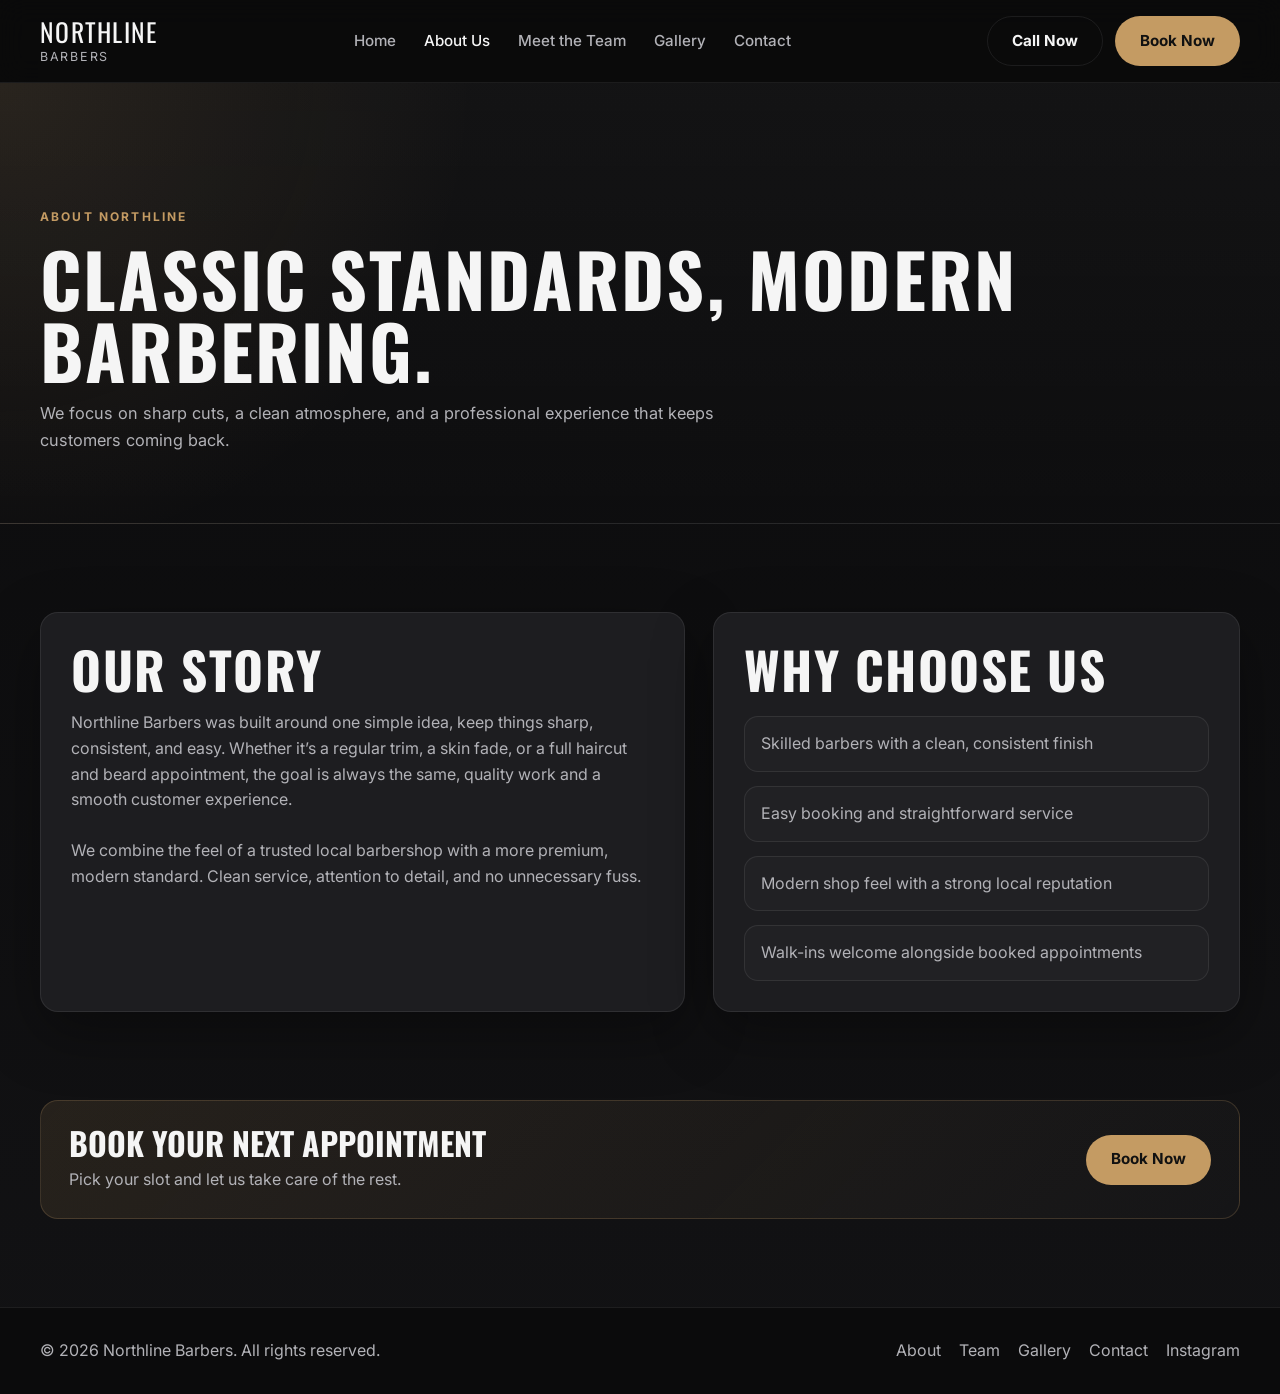
==== about.html @ 34a648c0 "initial barber site" ====
<!DOCTYPE html>
<html lang="en">
<head>
  <meta charset="UTF-8" />
  <meta name="viewport" content="width=device-width, initial-scale=1.0" />
  <title>About Us | Northline Barbers</title>
  <meta name="description" content="Learn more about Northline Barbers and our approach to quality barbering." />

  <link rel="preconnect" href="https://fonts.googleapis.com" />
  <link rel="preconnect" href="https://fonts.gstatic.com" crossorigin />
  <link
    href="https://fonts.googleapis.com/css2?family=Inter:wght@400;500;600;700;800&family=Oswald:wght@500;600;700&display=swap"
    rel="stylesheet"
  />
  <link rel="stylesheet" href="css/style.css" />
</head>
<body>
  <header class="site-header">
    <div class="container header-inner">
      <a href="index.html" class="brand">
        <span class="brand-name">Northline</span>
        <span class="brand-tag">Barbers</span>
      </a>

      <nav class="nav">
        <a href="index.html">Home</a>
        <a href="about.html" class="active">About Us</a>
        <a href="team.html">Meet the Team</a>
        <a href="gallery.html">Gallery</a>
        <a href="contact.html">Contact</a>
      </nav>

      <div class="header-actions">
        <a href="tel:01610000000" class="btn btn-secondary">Call Now</a>
        <a href="booking.html" class="btn btn-primary">Book Now</a>
      </div>
    </div>
  </header>

  <main>
    <section class="page-hero">
      <div class="container">
        <span class="eyebrow">About Northline</span>
        <h1>Classic standards, modern barbering.</h1>
        <p>
          We focus on sharp cuts, a clean atmosphere, and a professional experience
          that keeps customers coming back.
        </p>
      </div>
    </section>

    <section class="section">
      <div class="container">
        <div class="content-grid">
          <div class="text-card">
            <h2 class="section-title">Our Story</h2>
            <p>
              Northline Barbers was built around one simple idea, keep things sharp,
              consistent, and easy. Whether it’s a regular trim, a skin fade, or a full
              haircut and beard appointment, the goal is always the same, quality work
              and a smooth customer experience.
            </p>
            <br />
            <p>
              We combine the feel of a trusted local barbershop with a more premium,
              modern standard. Clean service, attention to detail, and no unnecessary fuss.
            </p>
          </div>

          <div class="info-card">
            <h2 class="section-title">Why Choose Us</h2>
            <ul class="feature-list">
              <li>Skilled barbers with a clean, consistent finish</li>
              <li>Easy booking and straightforward service</li>
              <li>Modern shop feel with a strong local reputation</li>
              <li>Walk-ins welcome alongside booked appointments</li>
            </ul>
          </div>
        </div>
      </div>
    </section>

    <section class="section section-tight-top">
      <div class="container">
        <div class="cta-strip">
          <div>
            <h3>Book your next appointment</h3>
            <p>Pick your slot and let us take care of the rest.</p>
          </div>
          <a href="booking.html" class="btn btn-primary">Book Now</a>
        </div>
      </div>
    </section>
  </main>

  <footer class="site-footer">
    <div class="container footer-inner">
      <p>© 2026 Northline Barbers. All rights reserved.</p>
      <div class="footer-links">
        <a href="about.html">About</a>
        <a href="team.html">Team</a>
        <a href="gallery.html">Gallery</a>
        <a href="contact.html">Contact</a>
        <a href="#">Instagram</a>
      </div>
    </div>
  </footer>

  <script src="js/main.js"></script>
</body>
</html>
---- css/style.css ----
:root {
  --bg: #0f0f10;
  --bg-soft: #171719;
  --card: #1d1d20;
  --line: rgba(255, 255, 255, 0.08);
  --text: #f5f5f5;
  --muted: #b2b2b7;
  --accent: #c49b63;
  --accent-hover: #d7ab70;
  --container: 1200px;
  --radius: 18px;
  --shadow: 0 20px 60px rgba(0, 0, 0, 0.35);
}

* {
  box-sizing: border-box;
  margin: 0;
  padding: 0;
}

html {
  scroll-behavior: smooth;
}

body {
  font-family: "Inter", sans-serif;
  background: linear-gradient(to bottom, #0b0b0c, #121214);
  color: var(--text);
  line-height: 1.6;
}

img {
  max-width: 100%;
  display: block;
}

a {
  text-decoration: none;
  color: inherit;
}

ul {
  list-style: none;
}

.container {
  width: min(100% - 32px, var(--container));
  margin: 0 auto;
}

.section {
  padding: 88px 0;
}

.section-tight-top {
  padding-top: 0;
}

.section-title {
  font-family: "Oswald", sans-serif;
  font-size: clamp(2rem, 4vw, 3.2rem);
  letter-spacing: 0.03em;
  line-height: 1.05;
  margin-bottom: 14px;
  text-transform: uppercase;
}

.section-subtitle {
  max-width: 700px;
  color: var(--muted);
  font-size: 1rem;
  margin-bottom: 34px;
}

.btn {
  display: inline-flex;
  align-items: center;
  justify-content: center;
  gap: 10px;
  min-height: 50px;
  padding: 0 24px;
  border-radius: 999px;
  font-weight: 700;
  font-size: 0.95rem;
  transition: 0.25s ease;
  border: 1px solid transparent;
  cursor: pointer;
}

.btn-primary {
  background: var(--accent);
  color: #111;
}

.btn-primary:hover {
  background: var(--accent-hover);
  transform: translateY(-1px);
}

.btn-secondary {
  background: transparent;
  border-color: var(--line);
  color: var(--text);
}

.btn-secondary:hover {
  border-color: rgba(255, 255, 255, 0.18);
  background: rgba(255, 255, 255, 0.03);
}

.eyebrow {
  display: inline-block;
  margin-bottom: 16px;
  color: var(--accent);
  text-transform: uppercase;
  letter-spacing: 0.18em;
  font-size: 0.75rem;
  font-weight: 700;
}

/* Header */
.site-header {
  position: sticky;
  top: 0;
  z-index: 50;
  backdrop-filter: blur(14px);
  background: rgba(10, 10, 11, 0.72);
  border-bottom: 1px solid var(--line);
}

.header-inner {
  min-height: 82px;
  display: flex;
  align-items: center;
  justify-content: space-between;
  gap: 24px;
}

.brand {
  display: flex;
  flex-direction: column;
  line-height: 1;
}

.brand-name {
  font-family: "Oswald", sans-serif;
  font-size: 1.6rem;
  letter-spacing: 0.05em;
  text-transform: uppercase;
}

.brand-tag {
  color: var(--muted);
  font-size: 0.78rem;
  letter-spacing: 0.14em;
  text-transform: uppercase;
  margin-top: 6px;
}

.nav {
  display: flex;
  align-items: center;
  gap: 28px;
}

.nav a {
  color: var(--muted);
  font-weight: 500;
  font-size: 0.95rem;
  transition: 0.2s ease;
}

.nav a:hover,
.nav a.active {
  color: var(--text);
}

.header-actions {
  display: flex;
  align-items: center;
  gap: 12px;
}

/* Hero */
.hero {
  position: relative;
  min-height: 88vh;
  display: grid;
  align-items: center;
  overflow: hidden;
}

.hero::before {
  content: "";
  position: absolute;
  inset: 0;
  background:
    linear-gradient(90deg, rgba(8, 8, 9, 0.84) 0%, rgba(8, 8, 9, 0.65) 40%, rgba(8, 8, 9, 0.3) 100%),
    url("https://images.unsplash.com/photo-1622286342621-4bd786c2447c?auto=format&fit=crop&w=1600&q=80") center/cover no-repeat;
  transform: scale(1.02);
}

.hero-content {
  position: relative;
  z-index: 1;
  max-width: 720px;
  padding: 90px 0;
}

.hero h1 {
  font-family: "Oswald", sans-serif;
  font-size: clamp(3rem, 7vw, 5.7rem);
  line-height: 0.95;
  text-transform: uppercase;
  letter-spacing: 0.03em;
  margin-bottom: 22px;
}

.hero p {
  max-width: 620px;
  font-size: 1.08rem;
  color: #dbdbdf;
  margin-bottom: 30px;
}

.hero-actions {
  display: flex;
  flex-wrap: wrap;
  gap: 14px;
}

.hero-meta {
  margin-top: 34px;
  display: flex;
  flex-wrap: wrap;
  gap: 18px;
  color: #d7d7db;
  font-size: 0.95rem;
}

/* Welcome */
.welcome-grid {
  display: grid;
  grid-template-columns: 1.05fr 1fr;
  gap: 36px;
  align-items: center;
}

.welcome-card {
  background: rgba(255, 255, 255, 0.02);
  border: 1px solid var(--line);
  border-radius: var(--radius);
  padding: 36px;
  box-shadow: var(--shadow);
}

.welcome-card p {
  color: var(--muted);
  margin-bottom: 26px;
  max-width: 600px;
}

.welcome-image {
  border-radius: var(--radius);
  overflow: hidden;
  border: 1px solid var(--line);
  box-shadow: var(--shadow);
  min-height: 460px;
}

.welcome-image img {
  width: 100%;
  height: 100%;
  object-fit: cover;
}

/* Services + Location */
.info-grid {
  display: grid;
  grid-template-columns: 1fr 1fr;
  gap: 28px;
}

.panel {
  background: var(--card);
  border: 1px solid var(--line);
  border-radius: var(--radius);
  padding: 30px;
  box-shadow: var(--shadow);
}

.panel h3 {
  font-family: "Oswald", sans-serif;
  text-transform: uppercase;
  letter-spacing: 0.04em;
  font-size: 1.8rem;
  margin-bottom: 22px;
}

.price-list {
  display: grid;
  gap: 18px;
}

.price-item {
  display: flex;
  justify-content: space-between;
  gap: 16px;
  padding-bottom: 14px;
  border-bottom: 1px solid var(--line);
}

.price-item:last-child {
  border-bottom: none;
  padding-bottom: 0;
}

.price-name {
  font-weight: 600;
  font-size: 1rem;
}

.price-desc {
  color: var(--muted);
  font-size: 0.92rem;
  margin-top: 3px;
}

.price-value {
  font-weight: 700;
  white-space: nowrap;
  color: var(--accent);
}

.map-frame {
  overflow: hidden;
  border-radius: 14px;
  border: 1px solid var(--line);
  margin-bottom: 22px;
  min-height: 280px;
  background: #111;
}

.map-frame iframe {
  width: 100%;
  height: 280px;
  border: 0;
  filter: grayscale(1) contrast(1.1) brightness(0.85);
}

.contact-list {
  display: grid;
  gap: 12px;
}

.contact-item strong {
  display: block;
  font-size: 0.9rem;
  margin-bottom: 2px;
  color: var(--text);
}

.contact-item span,
.contact-item a {
  color: var(--muted);
  font-size: 0.96rem;
}

/* CTA strip */
.cta-strip {
  padding: 26px 28px;
  border-radius: var(--radius);
  border: 1px solid rgba(196, 155, 99, 0.22);
  background: linear-gradient(135deg, rgba(196, 155, 99, 0.12), rgba(255, 255, 255, 0.02));
  display: flex;
  align-items: center;
  justify-content: space-between;
  gap: 20px;
}

.cta-strip h3 {
  font-family: "Oswald", sans-serif;
  font-size: 2rem;
  text-transform: uppercase;
  line-height: 1;
  margin-bottom: 8px;
}

.cta-strip p {
  color: var(--muted);
}

/* Inner pages */
.page-hero {
  position: relative;
  padding: 120px 0 70px;
  background:
    linear-gradient(180deg, rgba(255,255,255,0.03), rgba(255,255,255,0)),
    radial-gradient(circle at top left, rgba(196, 155, 99, 0.12), transparent 35%);
  border-bottom: 1px solid var(--line);
}

.page-hero h1 {
  font-family: "Oswald", sans-serif;
  font-size: clamp(2.6rem, 6vw, 4.6rem);
  text-transform: uppercase;
  line-height: 0.98;
  margin-bottom: 14px;
  letter-spacing: 0.03em;
}

.page-hero p {
  max-width: 720px;
  color: var(--muted);
  font-size: 1.02rem;
}

.content-grid {
  display: grid;
  grid-template-columns: 1.1fr 0.9fr;
  gap: 28px;
}

.text-card,
.info-card,
.team-card,
.gallery-card {
  background: var(--card);
  border: 1px solid var(--line);
  border-radius: var(--radius);
  box-shadow: var(--shadow);
}

.text-card,
.info-card,
.team-card {
  padding: 30px;
}

.text-card p,
.info-card p,
.team-card p {
  color: var(--muted);
}

.feature-list {
  display: grid;
  gap: 14px;
  margin-top: 20px;
}

.feature-list li {
  padding: 14px 16px;
  border: 1px solid var(--line);
  border-radius: 14px;
  color: var(--muted);
  background: rgba(255, 255, 255, 0.02);
}

.team-grid {
  display: grid;
  grid-template-columns: repeat(3, 1fr);
  gap: 24px;
}

.team-image {
  border-radius: 14px;
  overflow: hidden;
  margin-bottom: 18px;
  height: 280px;
}

.team-image img {
  width: 100%;
  height: 100%;
  object-fit: cover;
}

.team-role {
  color: var(--accent);
  font-size: 0.92rem;
  font-weight: 600;
  margin-bottom: 8px;
}

.gallery-grid {
  display: grid;
  grid-template-columns: repeat(3, 1fr);
  gap: 24px;
}

.gallery-card {
  overflow: hidden;
}

.gallery-card img {
  width: 100%;
  height: 320px;
  object-fit: cover;
  transition: transform 0.35s ease;
}

.gallery-card:hover img {
  transform: scale(1.04);
}

/* Footer */
.site-footer {
  border-top: 1px solid var(--line);
  padding: 30px 0;
  color: var(--muted);
  background: #0b0b0c;
}

.footer-inner {
  display: flex;
  justify-content: space-between;
  gap: 20px;
  flex-wrap: wrap;
}

.footer-links {
  display: flex;
  gap: 18px;
  flex-wrap: wrap;
}

.footer-links a:hover {
  color: var(--text);
}

/* Responsive */
@media (max-width: 980px) {
  .welcome-grid,
  .info-grid,
  .content-grid,
  .team-grid,
  .gallery-grid {
    grid-template-columns: 1fr;
  }

  .welcome-image {
    min-height: 340px;
  }

  .cta-strip {
    flex-direction: column;
    align-items: flex-start;
  }
}

@media (max-width: 820px) {
  .nav {
    display: none;
  }

  .header-inner {
    min-height: 74px;
  }

  .hero {
    min-height: 78vh;
  }

  .hero h1 {
    max-width: 520px;
  }
}

@media (max-width: 640px) {
  .section {
    padding: 68px 0;
  }

  .welcome-card,
  .panel,
  .text-card,
  .info-card,
  .team-card {
    padding: 24px;
  }

  .hero-actions,
  .header-actions {
    width: 100%;
  }

  .header-inner {
    flex-wrap: wrap;
    padding: 14px 0;
  }

  .header-actions .btn {
    flex: 1;
  }

  .cta-strip h3 {
    font-size: 1.6rem;
  }

  .team-image,
  .gallery-card img {
    height: 240px;
  }
}
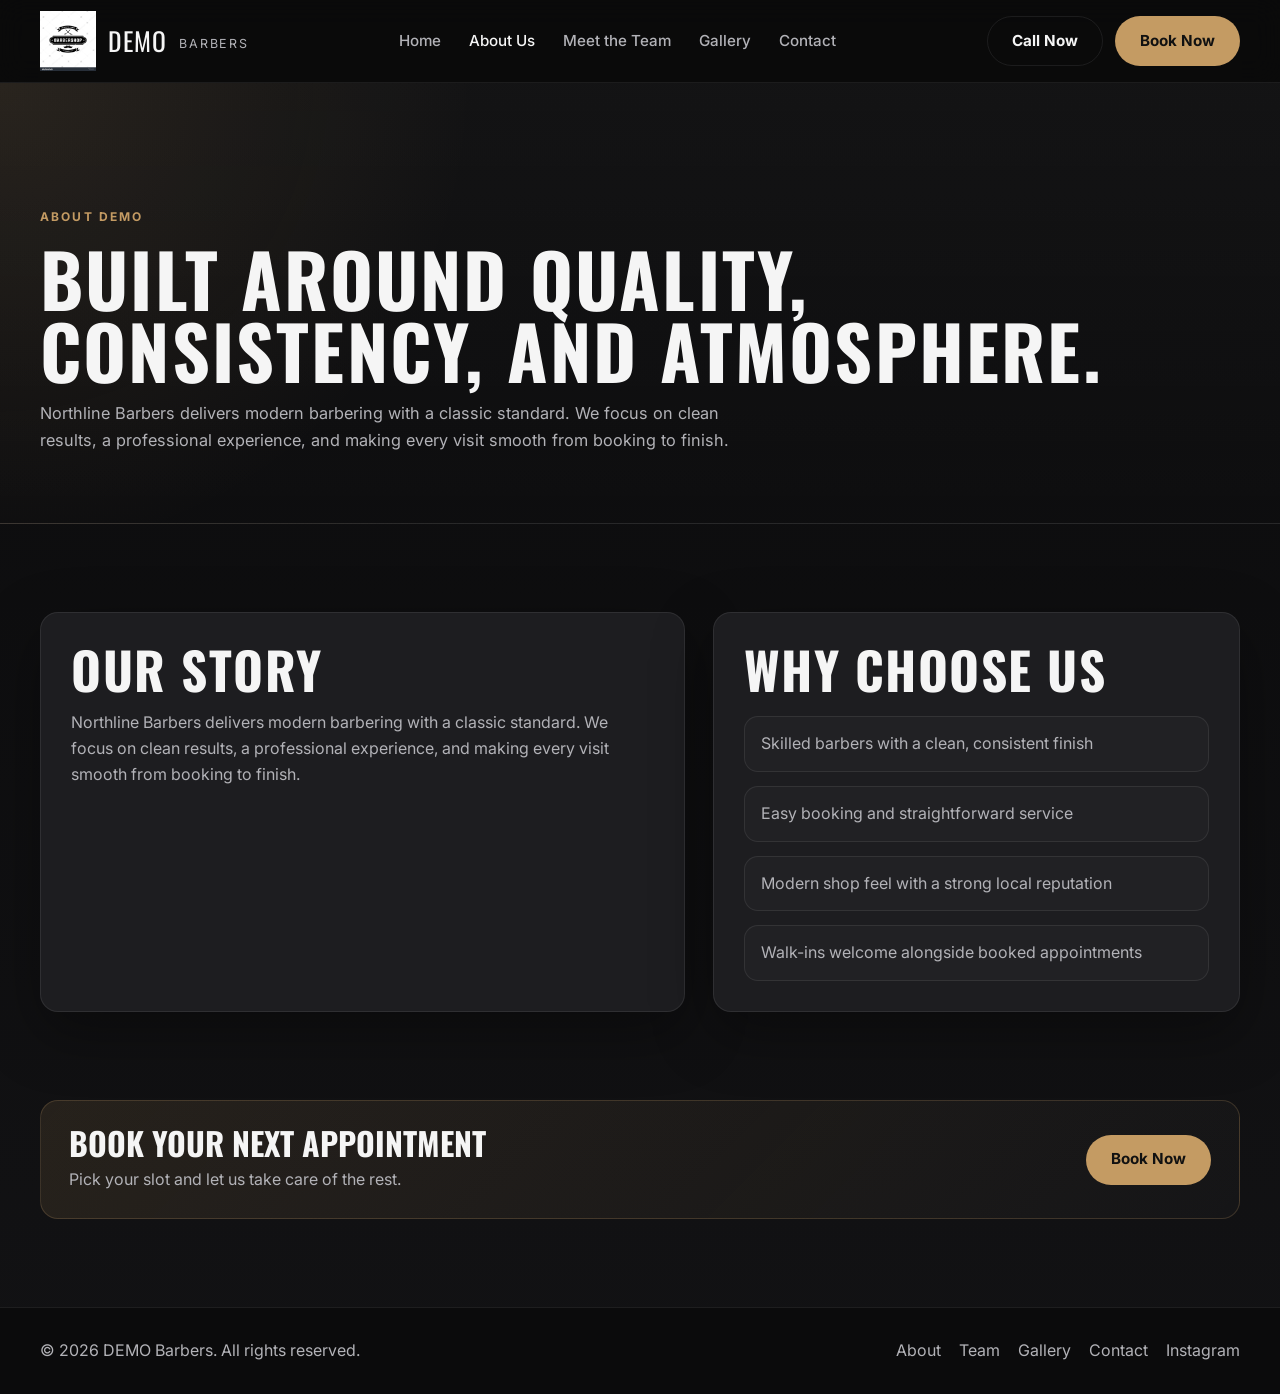
==== commit 521166d7: "Setup Square booking + config system" ====
--- a/about.html
+++ b/about.html
@@ -3,7 +3,7 @@
 <head>
   <meta charset="UTF-8" />
   <meta name="viewport" content="width=device-width, initial-scale=1.0" />
-  <title>About Us | Northline Barbers</title>
+  <title data-title>About Us | </title>
   <meta name="description" content="Learn more about Northline Barbers and our approach to quality barbering." />
 
   <link rel="preconnect" href="https://fonts.googleapis.com" />
@@ -13,13 +13,16 @@
     rel="stylesheet"
   />
   <link rel="stylesheet" href="css/style.css" />
+  <script src="js/config.js"></script>
+  <script src="js/main.js"></script>
 </head>
 <body>
   <header class="site-header">
     <div class="container header-inner">
       <a href="index.html" class="brand">
-        <span class="brand-name">Northline</span>
-        <span class="brand-tag">Barbers</span>
+        <img src="" alt="Logo" class="brand-logo" data-logo-src>
+        <span class="brand-name" data-shop-name></span>
+        <span class="brand-tag" data-shop-tag></span>
       </a>
 
       <nav class="nav">
@@ -31,8 +34,16 @@
       </nav>
 
       <div class="header-actions">
-        <a href="tel:01610000000" class="btn btn-secondary">Call Now</a>
-        <a href="booking.html" class="btn btn-primary">Book Now</a>
+        <a href="#" class="btn btn-secondary" data-phone-link>Call Now</a>
+        <a
+          href="#"
+          target="_blank"
+          rel="noopener noreferrer"
+          class="btn btn-primary"
+          data-booking-link
+        >
+          Book Now
+        </a>
       </div>
     </div>
   </header>
@@ -40,11 +51,9 @@
   <main>
     <section class="page-hero">
       <div class="container">
-        <span class="eyebrow">About Northline</span>
-        <h1>Classic standards, modern barbering.</h1>
-        <p>
-          We focus on sharp cuts, a clean atmosphere, and a professional experience
-          that keeps customers coming back.
+        <span class="eyebrow">About <span data-shop-name></span></span>
+        <h1 data-about-title></h1>
+        <p data-about-text>
         </p>
       </div>
     </section>
@@ -54,16 +63,7 @@
         <div class="content-grid">
           <div class="text-card">
             <h2 class="section-title">Our Story</h2>
-            <p>
-              Northline Barbers was built around one simple idea, keep things sharp,
-              consistent, and easy. Whether it’s a regular trim, a skin fade, or a full
-              haircut and beard appointment, the goal is always the same, quality work
-              and a smooth customer experience.
-            </p>
-            <br />
-            <p>
-              We combine the feel of a trusted local barbershop with a more premium,
-              modern standard. Clean service, attention to detail, and no unnecessary fuss.
+            <p data-about-text>
             </p>
           </div>
 
@@ -87,7 +87,15 @@
             <h3>Book your next appointment</h3>
             <p>Pick your slot and let us take care of the rest.</p>
           </div>
-          <a href="booking.html" class="btn btn-primary">Book Now</a>
+          <a
+            href="#"
+            target="_blank"
+            rel="noopener noreferrer"
+            class="btn btn-primary"
+            data-booking-link
+          >
+            Book Now
+          </a>
         </div>
       </div>
     </section>
@@ -95,17 +103,16 @@
 
   <footer class="site-footer">
     <div class="container footer-inner">
-      <p>© 2026 Northline Barbers. All rights reserved.</p>
+      <p data-copyright></p>
       <div class="footer-links">
         <a href="about.html">About</a>
         <a href="team.html">Team</a>
         <a href="gallery.html">Gallery</a>
         <a href="contact.html">Contact</a>
-        <a href="#">Instagram</a>
+        <a href="#" data-instagram-link>Instagram</a>
       </div>
     </div>
   </footer>
 
-  <script src="js/main.js"></script>
 </body>
 </html>
--- a/css/style.css
+++ b/css/style.css
@@ -1,3 +1,5 @@
+/* Image files to replace: ../images/hero-bg.jpg (hero background) */
+
 :root {
   --bg: #0f0f10;
   --bg-soft: #171719;
@@ -138,8 +140,15 @@
 
 .brand {
   display: flex;
-  flex-direction: column;
+  flex-direction: row;
+  align-items: center;
+  gap: 12px;
   line-height: 1;
+}
+
+.brand-logo {
+  height: 60px;
+  width: auto;
 }
 
 .brand-name {
@@ -196,7 +205,7 @@
   inset: 0;
   background:
     linear-gradient(90deg, rgba(8, 8, 9, 0.84) 0%, rgba(8, 8, 9, 0.65) 40%, rgba(8, 8, 9, 0.3) 100%),
-    url("https://images.unsplash.com/photo-1622286342621-4bd786c2447c?auto=format&fit=crop&w=1600&q=80") center/cover no-repeat;
+    url("../images/hero-bg.jpg") center/cover no-repeat;
   transform: scale(1.02);
 }
 
@@ -395,7 +404,7 @@
   position: relative;
   padding: 120px 0 70px;
   background:
-    linear-gradient(180deg, rgba(255,255,255,0.03), rgba(255,255,255,0)),
+    linear-gradient(180deg, rgba(255, 255, 255, 0.03), rgba(255, 255, 255, 0)),
     radial-gradient(circle at top left, rgba(196, 155, 99, 0.12), transparent 35%);
   border-bottom: 1px solid var(--line);
 }
@@ -567,6 +576,16 @@
   }
 }
 
+@media (max-width: 700px) {
+  .step-actions {
+    flex-direction: column;
+  }
+
+  .step-actions .btn {
+    width: 100%;
+  }
+}
+
 @media (max-width: 640px) {
   .section {
     padding: 68px 0;
@@ -602,4 +621,87 @@
   .gallery-card img {
     height: 240px;
   }
+}
+
+@media (max-width: 480px) {
+  .time-slots,
+  .date-grid {
+    grid-template-columns: 1fr;
+  }
+}
+.barber-cards {
+  display: grid;
+  grid-template-columns: repeat(3, minmax(0, 1fr));
+  gap: 24px;
+}
+
+.barber-card {
+  background: var(--card);
+  border: 1px solid var(--line);
+  border-radius: var(--radius);
+  box-shadow: var(--shadow);
+  overflow: hidden;
+  cursor: pointer;
+  transition: 0.25s ease;
+  text-align: left;
+  padding: 0;
+}
+
+.barber-card:hover {
+  transform: translateY(-3px);
+  border-color: rgba(255, 255, 255, 0.2);
+}
+
+.barber-card.selected {
+  border-color: var(--accent);
+  box-shadow: 0 0 0 1px var(--accent), 0 16px 40px rgba(196, 155, 99, 0.2);
+}
+
+.barber-card-image {
+  height: 260px;
+  overflow: hidden;
+}
+
+.barber-card-image img {
+  width: 100%;
+  height: 100%;
+  object-fit: cover;
+}
+
+.barber-card-body {
+  padding: 20px;
+}
+
+.barber-card h4 {
+  font-size: 1.15rem;
+  font-weight: 700;
+  margin-bottom: 6px;
+}
+
+.barber-card p {
+  color: var(--muted);
+  font-size: 0.92rem;
+}
+/* FIX: barber card text always visible */
+.barber-card,
+.barber-card * {
+  color: var(--text);
+}
+
+.barber-card p {
+  color: var(--muted);
+}
+
+/* FIX: selected state text */
+.barber-card.selected h4,
+.barber-card.selected p {
+  color: var(--text);
+}
+
+/* FIX: button reset (important) */
+.barber-card {
+  background: var(--card);
+  color: var(--text);
+  border: 1px solid var(--line);
+  outline: none;
 }
